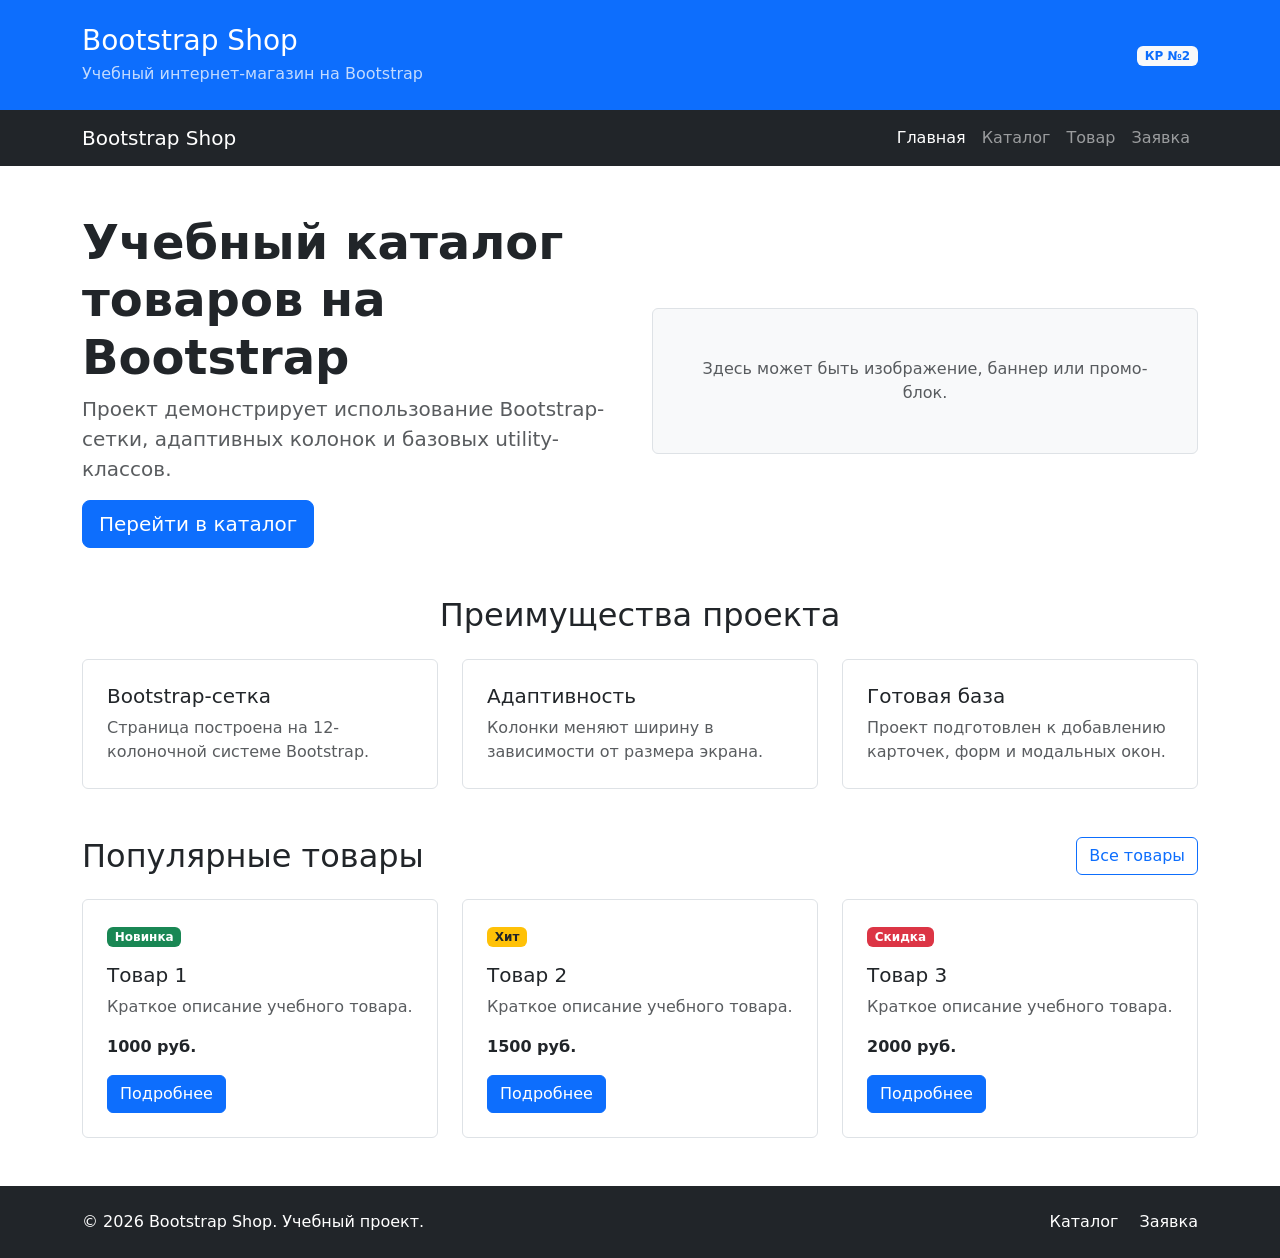
==== index.html @ 11baa21f "feat: create Bootstrap grid homepage" ====
<!DOCTYPE html>
<html lang="ru">

<head>
    <meta charset="UTF-8">
    <meta name="viewport" content="width=device-width, initial-scale=1.0">
    <title>Главная — Bootstrap Shop</title>

    <link href="https://cdn.jsdelivr.net/npm/bootstrap@5.3.3/dist/css/bootstrap.min.css" rel="stylesheet">
    <link rel="stylesheet" href="css/custom.css">
</head>

<body>
    <header class="bg-primary text-white py-4">
        <div class="container">
            <div class="row align-items-center">
                <div class="col-12 col-md-8">
                    <h1 class="h3 mb-1">Bootstrap Shop</h1>
                    <p class="mb-0 opacity-75">
                        Учебный интернет-магазин на Bootstrap
                    </p>
                </div>

                <div class="col-12 col-md-4 text-md-end mt-3 mt-md-0">
                    <span class="badge bg-light text-primary">
                        КР №2
                    </span>
                </div>
            </div>
        </div>
    </header>
    <nav class="navbar navbar-expand-lg navbar-dark bg-dark">
        <div class="container">
            <a class="navbar-brand" href="index.html">Bootstrap Shop</a>

            <button class="navbar-toggler" type="button" data-bs-toggle="collapse" data-bs-target="#mainNavbar"
                aria-controls="mainNavbar" aria-expanded="false" aria-label="Переключить навигацию">
                <span class="navbar-toggler-icon"></span>
            </button>

            <div class="collapse navbar-collapse" id="mainNavbar">
                <ul class="navbar-nav ms-auto">
                    <li class="nav-item">
                        <a class="nav-link active" aria-current="page" href="index.html">
                            Главная
                        </a>
                    </li>
                    <li class="nav-item">
                        <a class="nav-link" href="catalog.html">Каталог</a>
                    </li>
                    <li class="nav-item">
                        <a class="nav-link" href="product.html">Товар</a>
                    </li>
                    <li class="nav-item">
                        <a class="nav-link" href="order.html">Заявка</a>
                    </li>
                </ul>
            </div>
        </div>
    </nav>

    <main>
        <section class="container my-5">
            <div class="row align-items-center g-4">
                <div class="col-12 col-lg-6">
                    <h2 class="display-5 fw-bold">
                        Учебный каталог товаров на Bootstrap
                    </h2>
                    <p class="lead text-muted">
                        Проект демонстрирует использование Bootstrap-сетки,
                        адаптивных колонок и базовых utility-классов.
                    </p>
                    <a class="btn btn-primary btn-lg" href="catalog.html">
                        Перейти в каталог
                    </a>
                </div>

                <div class="col-12 col-lg-6">
                    <div class="p-5 bg-light border rounded text-center">
                        <p class="mb-0 text-muted">
                            Здесь может быть изображение, баннер или промо-блок.
                        </p>
                    </div>
                </div>
            </div>
        </section>
        <section class="container my-5">
            <h2 class="text-center mb-4">Преимущества проекта</h2>

            <div class="row g-4">
                <div class="col-12 col-md-4">
                    <div class="p-4 border rounded h-100 bg-white">
                        <h3 class="h5">Bootstrap-сетка</h3>
                        <p class="mb-0 text-muted">
                            Страница построена на 12-колоночной системе Bootstrap.
                        </p>
                    </div>
                </div>

                <div class="col-12 col-md-4">
                    <div class="p-4 border rounded h-100 bg-white">
                        <h3 class="h5">Адаптивность</h3>
                        <p class="mb-0 text-muted">
                            Колонки меняют ширину в зависимости от размера экрана.
                        </p>
                    </div>
                </div>

                <div class="col-12 col-md-4">
                    <div class="p-4 border rounded h-100 bg-white">
                        <h3 class="h5">Готовая база</h3>
                        <p class="mb-0 text-muted">
                            Проект подготовлен к добавлению карточек, форм и модальных окон.
                        </p>
                    </div>
                </div>
            </div>
        </section>
        <section class="container my-5">
            <div class="d-flex justify-content-between align-items-center mb-4">
                <h2 class="mb-0">Популярные товары</h2>
                <a class="btn btn-outline-primary" href="catalog.html">
                    Все товары
                </a>
            </div>

            <div class="row g-4">
                <div class="col-12 col-md-6 col-lg-4">
                    <div class="border rounded h-100 p-4">
                        <span class="badge bg-success mb-3">Новинка</span>
                        <h3 class="h5">Товар 1</h3>
                        <p class="text-muted">
                            Краткое описание учебного товара.
                        </p>
                        <p class="fw-bold mb-3">1000 руб.</p>
                        <a class="btn btn-primary" href="product.html">
                            Подробнее
                        </a>
                    </div>
                </div>

                <div class="col-12 col-md-6 col-lg-4">
                    <div class="border rounded h-100 p-4">
                        <span class="badge bg-warning text-dark mb-3">Хит</span>
                        <h3 class="h5">Товар 2</h3>
                        <p class="text-muted">
                            Краткое описание учебного товара.
                        </p>
                        <p class="fw-bold mb-3">1500 руб.</p>
                        <a class="btn btn-primary" href="product.html">
                            Подробнее
                        </a>
                    </div>
                </div>

                <div class="col-12 col-md-6 col-lg-4">
                    <div class="border rounded h-100 p-4">
                        <span class="badge bg-danger mb-3">Скидка</span>
                        <h3 class="h5">Товар 3</h3>
                        <p class="text-muted">
                            Краткое описание учебного товара.
                        </p>
                        <p class="fw-bold mb-3">2000 руб.</p>
                        <a class="btn btn-primary" href="product.html">
                            Подробнее
                        </a>
                    </div>
                </div>
            </div>
        </section>

    </main>
    <footer class="bg-dark text-white py-4 mt-5">
        <div class="container">
            <div class="row align-items-center g-3">
                <div class="col-12 col-md-6">
                    <p class="mb-0">
                        &copy; 2026 Bootstrap Shop. Учебный проект.
                    </p>
                </div>

                <div class="col-12 col-md-6 text-md-end">
                    <a class="text-white text-decoration-none me-3" href="catalog.html">
                        Каталог
                    </a>
                    <a class="text-white text-decoration-none" href="order.html">
                        Заявка
                    </a>
                </div>
            </div>
        </div>
    </footer>




    <script src="https://cdn.jsdelivr.net/npm/bootstrap@5.3.3/dist/js/bootstrap.bundle.min.js">
    </script>
</body>

</html>
---- css/custom.css ----
body {
  min-height: 100vh;
}

.placeholder-box {
  min-height: 240px;
}
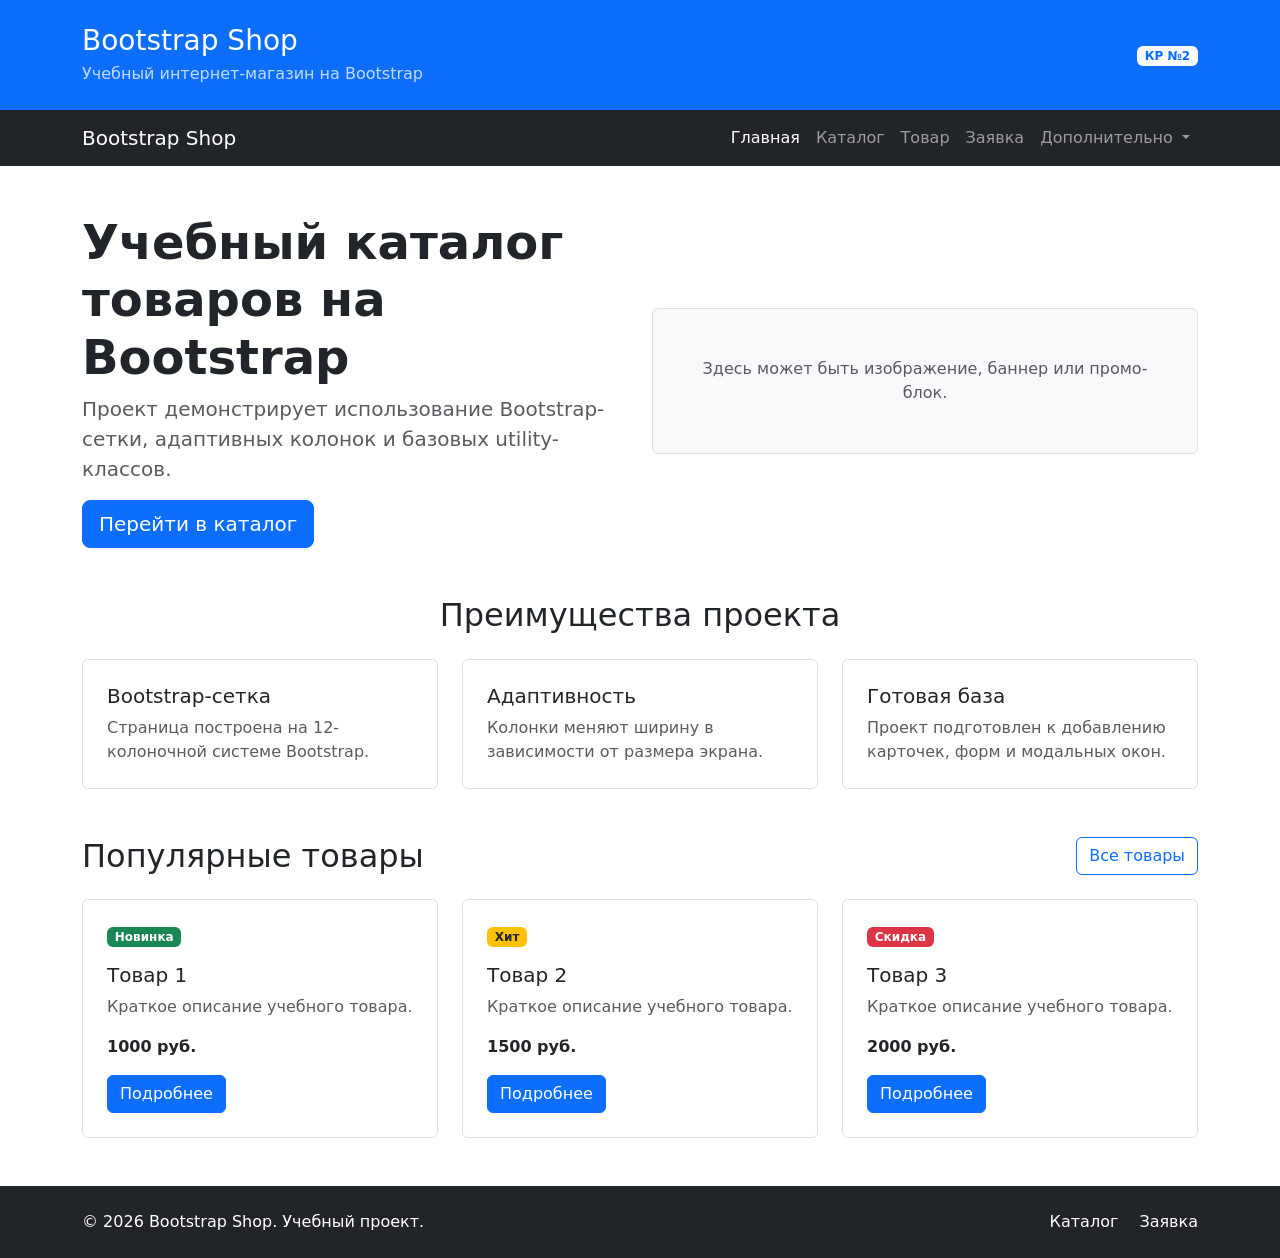
==== commit 310976c8: "feat: add Bootstrap components pages" ====
--- a/index.html
+++ b/index.html
@@ -41,18 +41,31 @@
             <div class="collapse navbar-collapse" id="mainNavbar">
                 <ul class="navbar-nav ms-auto">
                     <li class="nav-item">
-                        <a class="nav-link active" aria-current="page" href="index.html">
-                            Главная
-                        </a>
-                    </li>
+                        <a class="nav-link active" aria-current="page" href="index.html">Главная</a>
+                    </li>
+
                     <li class="nav-item">
                         <a class="nav-link" href="catalog.html">Каталог</a>
                     </li>
+
                     <li class="nav-item">
                         <a class="nav-link" href="product.html">Товар</a>
                     </li>
+
                     <li class="nav-item">
                         <a class="nav-link" href="order.html">Заявка</a>
+                    </li>
+
+                    <li class="nav-item dropdown">
+                        <a class="nav-link dropdown-toggle" href="#" role="button" data-bs-toggle="dropdown"
+                            aria-expanded="false">
+                            Дополнительно
+                        </a>
+                        <ul class="dropdown-menu">
+                            <li><a class="dropdown-item" href="catalog.html">Все товары</a></li>
+                            <li><a class="dropdown-item" href="order.html">Оформить заявку</a></li>
+                            <li><a class="dropdown-item" href="index.html#popular">Популярное</a></li>
+                        </ul>
                     </li>
                 </ul>
             </div>
--- a/css/custom.css
+++ b/css/custom.css
@@ -5,3 +5,12 @@
 .placeholder-box {
   min-height: 240px;
 }
+
+.placeholder-image {
+  min-height: 320px;
+}
+
+.card-img-top {
+  height: 180px;
+  object-fit: cover;
+}
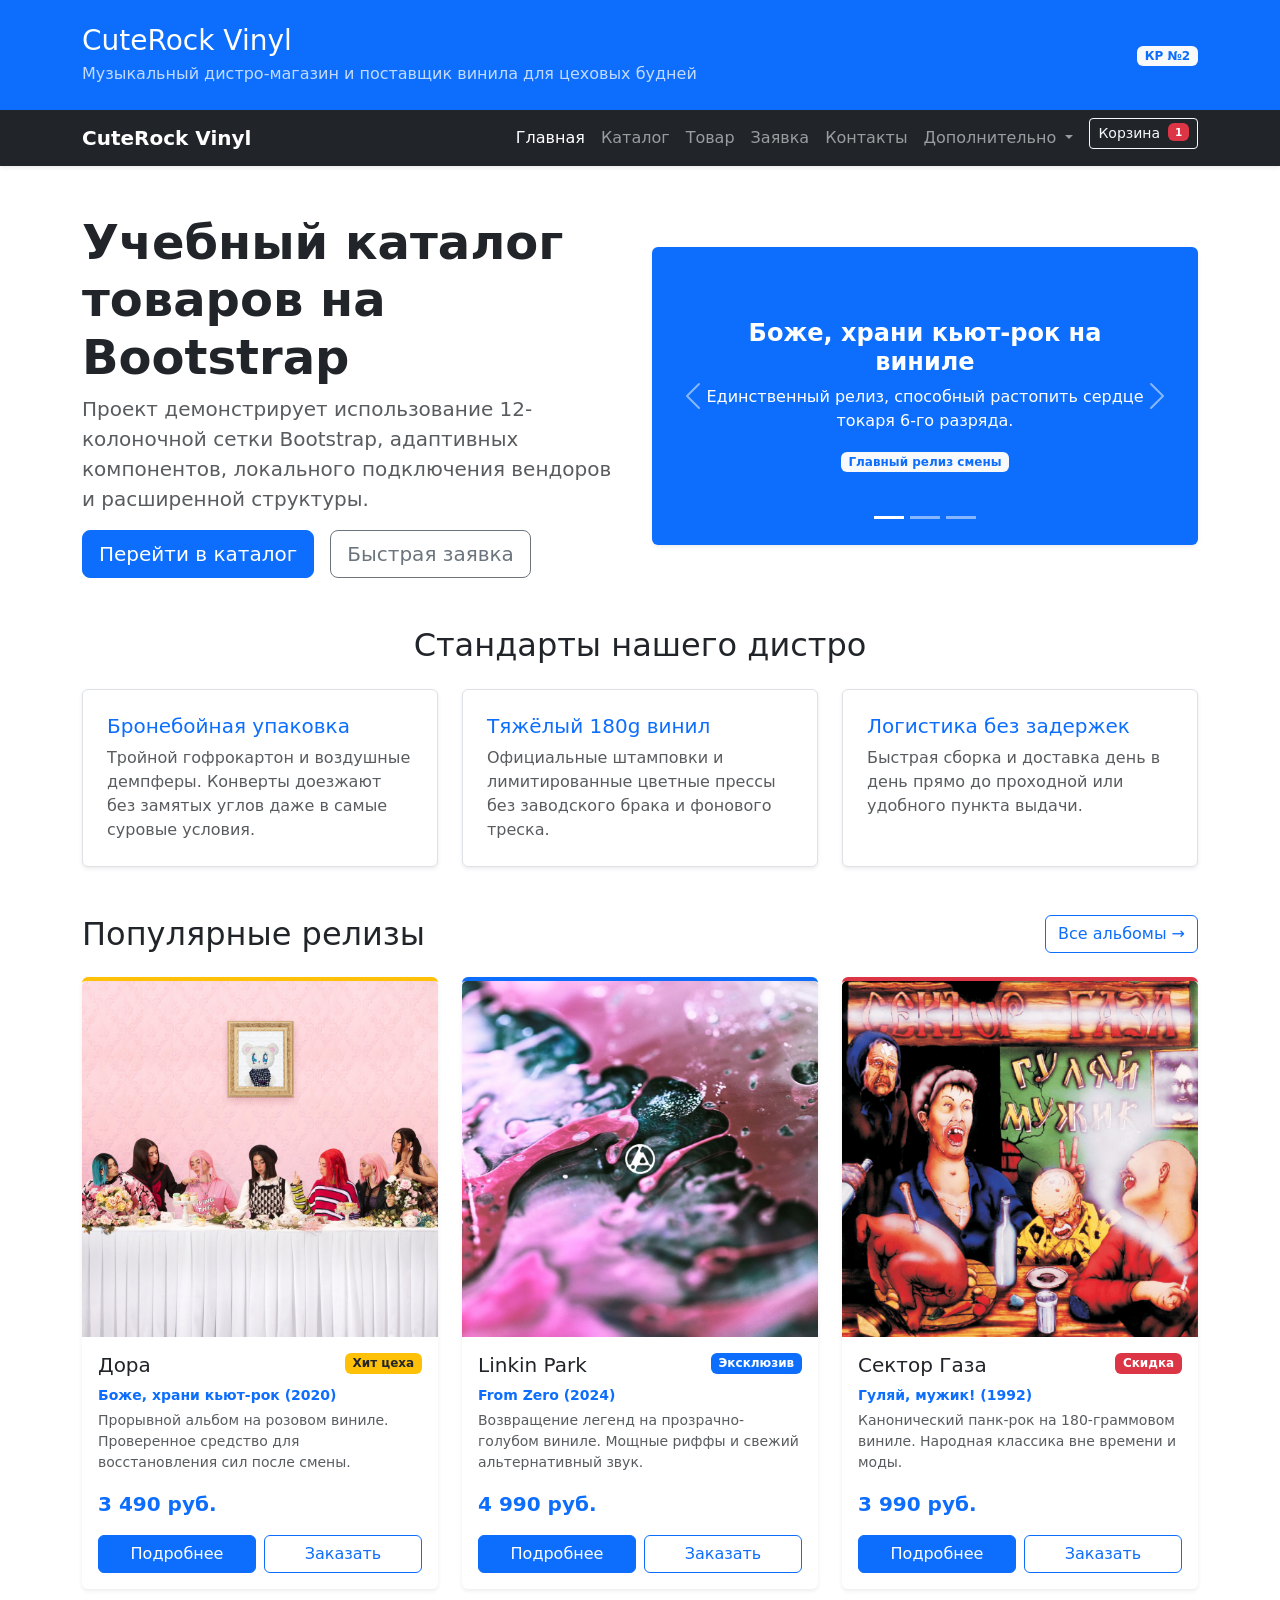
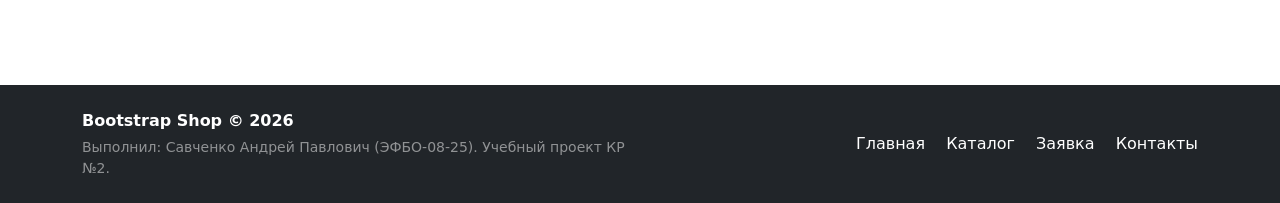
==== commit f4da2295: "feat: complete KR2 with CuteRock Vinyl theme and full bonus requirements" ====
--- a/index.html
+++ b/index.html
@@ -6,18 +6,19 @@
     <meta name="viewport" content="width=device-width, initial-scale=1.0">
     <title>Главная — Bootstrap Shop</title>
 
-    <link href="https://cdn.jsdelivr.net/npm/bootstrap@5.3.3/dist/css/bootstrap.min.css" rel="stylesheet">
+    <link rel="stylesheet" href="vendor/bootstrap/css/bootstrap.min.css">
     <link rel="stylesheet" href="css/custom.css">
 </head>
 
 <body>
+    <!-- Шапка страницы -->
     <header class="bg-primary text-white py-4">
         <div class="container">
             <div class="row align-items-center">
                 <div class="col-12 col-md-8">
-                    <h1 class="h3 mb-1">Bootstrap Shop</h1>
+                    <h1 class="h3 mb-1">CuteRock Vinyl</h1>
                     <p class="mb-0 opacity-75">
-                        Учебный интернет-магазин на Bootstrap
+                        Музыкальный дистро-магазин и поставщик винила для цеховых будней
                     </p>
                 </div>
 
@@ -29,9 +30,11 @@
             </div>
         </div>
     </header>
-    <nav class="navbar navbar-expand-lg navbar-dark bg-dark">
+
+    <!-- Навигационная панель -->
+    <nav class="navbar navbar-expand-lg navbar-dark bg-dark sticky-top shadow-sm">
         <div class="container">
-            <a class="navbar-brand" href="index.html">Bootstrap Shop</a>
+            <a class="navbar-brand fw-bold" href="index.html">CuteRock Vinyl</a>
 
             <button class="navbar-toggler" type="button" data-bs-toggle="collapse" data-bs-target="#mainNavbar"
                 aria-controls="mainNavbar" aria-expanded="false" aria-label="Переключить навигацию">
@@ -43,29 +46,38 @@
                     <li class="nav-item">
                         <a class="nav-link active" aria-current="page" href="index.html">Главная</a>
                     </li>
-
                     <li class="nav-item">
                         <a class="nav-link" href="catalog.html">Каталог</a>
                     </li>
-
                     <li class="nav-item">
                         <a class="nav-link" href="product.html">Товар</a>
                     </li>
-
                     <li class="nav-item">
                         <a class="nav-link" href="order.html">Заявка</a>
                     </li>
-
+                    <li class="nav-item">
+                        <a class="nav-link" href="contacts.html">Контакты</a>
+                    </li>
                     <li class="nav-item dropdown">
                         <a class="nav-link dropdown-toggle" href="#" role="button" data-bs-toggle="dropdown"
                             aria-expanded="false">
                             Дополнительно
                         </a>
-                        <ul class="dropdown-menu">
+                        <ul class="dropdown-menu dropdown-menu-end">
                             <li><a class="dropdown-item" href="catalog.html">Все товары</a></li>
                             <li><a class="dropdown-item" href="order.html">Оформить заявку</a></li>
                             <li><a class="dropdown-item" href="index.html#popular">Популярное</a></li>
+                            <li>
+                                <hr class="dropdown-divider">
+                            </li>
+                            <li><a class="dropdown-item" href="contacts.html">Контакты и поддержка</a></li>
                         </ul>
+                    </li>
+                    <li class="nav-item ms-lg-2 mt-2 mt-lg-0">
+                        <a class="btn btn-outline-light btn-sm d-flex align-items-center gap-2" href="order.html">
+                            <span>Корзина</span>
+                            <span class="badge bg-danger">1</span>
+                        </a>
                     </li>
                 </ul>
             </div>
@@ -73,6 +85,7 @@
     </nav>
 
     <main>
+        <!-- Hero-блок с каруселью (самостоятельная доработка) -->
         <section class="container my-5">
             <div class="row align-items-center g-4">
                 <div class="col-12 col-lg-6">
@@ -80,135 +93,266 @@
                         Учебный каталог товаров на Bootstrap
                     </h2>
                     <p class="lead text-muted">
-                        Проект демонстрирует использование Bootstrap-сетки,
-                        адаптивных колонок и базовых utility-классов.
+                        Проект демонстрирует использование 12-колоночной сетки Bootstrap,
+                        адаптивных компонентов, локального подключения вендоров и расширенной структуры.
                     </p>
-                    <a class="btn btn-primary btn-lg" href="catalog.html">
-                        Перейти в каталог
-                    </a>
+                    <div class="d-flex gap-3 flex-wrap">
+                        <a class="btn btn-primary btn-lg" href="catalog.html">
+                            Перейти в каталог
+                        </a>
+                        <a class="btn btn-outline-secondary btn-lg" href="order.html">
+                            Быстрая заявка
+                        </a>
+                    </div>
                 </div>
 
                 <div class="col-12 col-lg-6">
-                    <div class="p-5 bg-light border rounded text-center">
-                        <p class="mb-0 text-muted">
-                            Здесь может быть изображение, баннер или промо-блок.
-                        </p>
+                    <!-- Bootstrap Carousel: Дора & Заводская эстетика -->
+                    <div id="heroCarousel" class="carousel slide rounded shadow-sm overflow-hidden"
+                        data-bs-ride="carousel">
+                        <div class="carousel-indicators">
+                            <button type="button" data-bs-target="#heroCarousel" data-bs-slide-to="0" class="active"
+                                aria-current="true" aria-label="Слайд 1"></button>
+                            <button type="button" data-bs-target="#heroCarousel" data-bs-slide-to="1"
+                                aria-label="Слайд 2"></button>
+                            <button type="button" data-bs-target="#heroCarousel" data-bs-slide-to="2"
+                                aria-label="Слайд 3"></button>
+                        </div>
+                        <div class="carousel-inner">
+                            <div class="carousel-item active bg-primary text-white p-5 text-center">
+                                <div class="carousel-content py-4">
+                                    <h3 class="h4 fw-bold">Боже, храни кьют-рок на виниле</h3>
+                                    <p class="mb-3">Единственный релиз, способный растопить сердце токаря 6-го разряда.
+                                    </p>
+                                    <span class="badge bg-light text-primary">Главный релиз смены</span>
+                                </div>
+                            </div>
+                            <div class="carousel-item bg-dark text-white p-5 text-center">
+                                <div class="carousel-content py-4">
+                                    <h3 class="h4 fw-bold">Розовый винил в суровые будни</h3>
+                                    <p class="mb-3">Оригинальное издание 2020 года. Полный треклист, включая «Втюрилась»
+                                        и «Быть с тобой».</p>
+                                    <span class="badge bg-warning text-dark">Хит цеха</span>
+                                </div>
+                            </div>
+                            <div class="carousel-item bg-secondary text-white p-5 text-center">
+                                <div class="carousel-content py-4">
+                                    <h3 class="h4 fw-bold">Отправка быстрее, чем кончается смена</h3>
+                                    <p class="mb-3">Бронируй в один клик через модальное окно. Доставляем в бронебойной
+                                        упаковке.</p>
+                                    <span class="badge bg-success">Ударные темпы</span>
+                                </div>
+                            </div>
+                        </div>
+                        <button class="carousel-control-prev" type="button" data-bs-target="#heroCarousel"
+                            data-bs-slide="prev">
+                            <span class="carousel-control-prev-icon" aria-label="Предыдущий"></span>
+                        </button>
+                        <button class="carousel-control-next" type="button" data-bs-target="#heroCarousel"
+                            data-bs-slide="next">
+                            <span class="carousel-control-next-icon" aria-label="Следующий"></span>
+                        </button>
                     </div>
                 </div>
             </div>
         </section>
+
+        <!-- Преимущества магазина -->
         <section class="container my-5">
-            <h2 class="text-center mb-4">Преимущества проекта</h2>
+            <h2 class="text-center mb-4">Стандарты нашего дистро</h2>
 
             <div class="row g-4">
                 <div class="col-12 col-md-4">
-                    <div class="p-4 border rounded h-100 bg-white">
-                        <h3 class="h5">Bootstrap-сетка</h3>
+                    <div class="p-4 border rounded h-100 bg-white shadow-sm">
+                        <h3 class="h5 text-primary">Бронебойная упаковка</h3>
                         <p class="mb-0 text-muted">
-                            Страница построена на 12-колоночной системе Bootstrap.
+                            Тройной гофрокартон и воздушные демпферы. Конверты доезжают без замятых углов даже в самые суровые условия.
                         </p>
                     </div>
                 </div>
 
                 <div class="col-12 col-md-4">
-                    <div class="p-4 border rounded h-100 bg-white">
-                        <h3 class="h5">Адаптивность</h3>
+                    <div class="p-4 border rounded h-100 bg-white shadow-sm">
+                        <h3 class="h5 text-primary">Тяжёлый 180g винил</h3>
                         <p class="mb-0 text-muted">
-                            Колонки меняют ширину в зависимости от размера экрана.
+                            Официальные штамповки и лимитированные цветные прессы без заводского брака и фонового треска.
                         </p>
                     </div>
                 </div>
 
                 <div class="col-12 col-md-4">
-                    <div class="p-4 border rounded h-100 bg-white">
-                        <h3 class="h5">Готовая база</h3>
+                    <div class="p-4 border rounded h-100 bg-white shadow-sm">
+                        <h3 class="h5 text-primary">Логистика без задержек</h3>
                         <p class="mb-0 text-muted">
-                            Проект подготовлен к добавлению карточек, форм и модальных окон.
+                            Быстрая сборка и доставка день в день прямо до проходной или удобного пункта выдачи.
                         </p>
                     </div>
                 </div>
             </div>
         </section>
-        <section class="container my-5">
-            <div class="d-flex justify-content-between align-items-center mb-4">
-                <h2 class="mb-0">Популярные товары</h2>
+
+        <!-- Популярные альбомы с id="popular" -->
+        <section class="container my-5" id="popular">
+            <div class="d-flex justify-content-between align-items-center mb-4 flex-wrap gap-2">
+                <h2 class="mb-0">Популярные релизы</h2>
                 <a class="btn btn-outline-primary" href="catalog.html">
-                    Все товары
+                    Все альбомы &rarr;
                 </a>
             </div>
 
             <div class="row g-4">
+                <!-- Альбом 1: Дора -->
                 <div class="col-12 col-md-6 col-lg-4">
-                    <div class="border rounded h-100 p-4">
-                        <span class="badge bg-success mb-3">Новинка</span>
-                        <h3 class="h5">Товар 1</h3>
-                        <p class="text-muted">
-                            Краткое описание учебного товара.
-                        </p>
-                        <p class="fw-bold mb-3">1000 руб.</p>
-                        <a class="btn btn-primary" href="product.html">
-                            Подробнее
-                        </a>
-                    </div>
-                </div>
-
+                    <div class="card h-100 shadow-sm border-0 border-top border-4 border-warning">
+                        <img src="images/album-1.jpg" class="card-img-top" alt="Дора — Боже, храни кьют-рок">
+                        <div class="card-body d-flex flex-column">
+                            <div class="d-flex justify-content-between align-items-start mb-2">
+                                <h3 class="card-title h5 mb-0">Дора</h3>
+                                <span class="badge bg-warning text-dark">Хит цеха</span>
+                            </div>
+                            <p class="text-primary fw-semibold small mb-1">Боже, храни кьют-рок (2020)</p>
+                            <p class="card-text text-muted small">
+                                Прорывной альбом на розовом виниле. Проверенное средство для восстановления сил после
+                                смены.
+                            </p>
+                            <p class="fw-bold fs-5 mt-auto text-primary">3 490 руб.</p>
+                            <div class="d-flex gap-2">
+                                <a class="btn btn-primary w-50" href="product.html">Подробнее</a>
+                                <button class="btn btn-outline-primary w-50" type="button" data-bs-toggle="modal"
+                                    data-bs-target="#orderModal">
+                                    Заказать
+                                </button>
+                            </div>
+                        </div>
+                    </div>
+                </div>
+
+                <!-- Альбом 5: Linkin Park -->
                 <div class="col-12 col-md-6 col-lg-4">
-                    <div class="border rounded h-100 p-4">
-                        <span class="badge bg-warning text-dark mb-3">Хит</span>
-                        <h3 class="h5">Товар 2</h3>
-                        <p class="text-muted">
-                            Краткое описание учебного товара.
-                        </p>
-                        <p class="fw-bold mb-3">1500 руб.</p>
-                        <a class="btn btn-primary" href="product.html">
-                            Подробнее
-                        </a>
-                    </div>
-                </div>
-
+                    <div class="card h-100 shadow-sm border-0 border-top border-4 border-primary">
+                        <img src="images/album-5.jpg" class="card-img-top" alt="Linkin Park — From Zero">
+                        <div class="card-body d-flex flex-column">
+                            <div class="d-flex justify-content-between align-items-start mb-2">
+                                <h3 class="card-title h5 mb-0">Linkin Park</h3>
+                                <span class="badge bg-primary">Эксклюзив</span>
+                            </div>
+                            <p class="text-primary fw-semibold small mb-1">From Zero (2024)</p>
+                            <p class="card-text text-muted small">
+                                Возвращение легенд на прозрачно-голубом виниле. Мощные риффы и свежий альтернативный
+                                звук.
+                            </p>
+                            <p class="fw-bold fs-5 mt-auto text-primary">4 990 руб.</p>
+                            <div class="d-flex gap-2">
+                                <a class="btn btn-primary w-50" href="product.html">Подробнее</a>
+                                <button class="btn btn-outline-primary w-50" type="button" data-bs-toggle="modal"
+                                    data-bs-target="#orderModal">
+                                    Заказать
+                                </button>
+                            </div>
+                        </div>
+                    </div>
+                </div>
+
+                <!-- Альбом 6: Сектор Газа -->
                 <div class="col-12 col-md-6 col-lg-4">
-                    <div class="border rounded h-100 p-4">
-                        <span class="badge bg-danger mb-3">Скидка</span>
-                        <h3 class="h5">Товар 3</h3>
-                        <p class="text-muted">
-                            Краткое описание учебного товара.
-                        </p>
-                        <p class="fw-bold mb-3">2000 руб.</p>
-                        <a class="btn btn-primary" href="product.html">
-                            Подробнее
-                        </a>
+                    <div class="card h-100 shadow-sm border-0 border-top border-4 border-danger">
+                        <img src="images/album-6.jpg" class="card-img-top" alt="Сектор Газа — Гуляй, мужик!">
+                        <div class="card-body d-flex flex-column">
+                            <div class="d-flex justify-content-between align-items-start mb-2">
+                                <h3 class="card-title h5 mb-0">Сектор Газа</h3>
+                                <span class="badge bg-danger">Скидка</span>
+                            </div>
+                            <p class="text-primary fw-semibold small mb-1">Гуляй, мужик! (1992)</p>
+                            <p class="card-text text-muted small">
+                                Канонический панк-рок на 180-граммовом виниле. Народная классика вне времени и моды.
+                            </p>
+                            <p class="fw-bold fs-5 mt-auto text-primary">3 990 руб.</p>
+                            <div class="d-flex gap-2">
+                                <a class="btn btn-primary w-50" href="product.html">Подробнее</a>
+                                <button class="btn btn-outline-primary w-50" type="button" data-bs-toggle="modal"
+                                    data-bs-target="#orderModal">
+                                    Заказать
+                                </button>
+                            </div>
+                        </div>
                     </div>
                 </div>
             </div>
         </section>
-
     </main>
+
+    <!-- Модальное окно быстрой заявки -->
+    <div class="modal fade" id="orderModal" tabindex="-1" aria-labelledby="orderModalLabel" aria-hidden="true">
+        <div class="modal-dialog modal-dialog-centered">
+            <div class="modal-content">
+                <div class="modal-header">
+                    <h2 class="modal-title h5" id="orderModalLabel">
+                        Быстрая заявка
+                    </h2>
+                    <button type="button" class="btn-close" data-bs-dismiss="modal" aria-label="Закрыть"></button>
+                </div>
+
+                <div class="modal-body">
+                    <p class="text-muted small">
+                        Оставьте контактные данные, и менеджер свяжется с вами в течение 15 минут.
+                    </p>
+
+                    <form>
+                        <div class="mb-3">
+                            <label for="modal-name" class="form-label">Имя</label>
+                            <input id="modal-name" type="text" class="form-control" placeholder="Андрей Савченко"
+                                required>
+                        </div>
+
+                        <div class="mb-3">
+                            <label for="modal-phone" class="form-label">Телефон</label>
+                            <input id="modal-phone" type="tel" class="form-control" placeholder="+7 (900) 000-00-00"
+                                required>
+                        </div>
+
+                        <div class="form-check mb-3">
+                            <input id="modal-agree" class="form-check-input" type="checkbox" required>
+                            <label class="form-check-label" for="modal-agree">
+                                Согласен на обработку персональных данных
+                            </label>
+                        </div>
+                        <div class="modal-footer px-0 pb-0">
+                            <button type="button" class="btn btn-secondary" data-bs-dismiss="modal">
+                                Закрыть
+                            </button>
+                            <button type="submit" class="btn btn-primary">
+                                Отправить заявку
+                            </button>
+                        </div>
+                    </form>
+                </div>
+            </div>
+        </div>
+    </div>
+
+    <!-- Единый подвал -->
     <footer class="bg-dark text-white py-4 mt-5">
         <div class="container">
             <div class="row align-items-center g-3">
                 <div class="col-12 col-md-6">
-                    <p class="mb-0">
-                        &copy; 2026 Bootstrap Shop. Учебный проект.
+                    <p class="mb-1 fw-bold">Bootstrap Shop &copy; 2026</p>
+                    <p class="mb-0 text-white-50 small">
+                        Выполнил: Савченко Андрей Павлович (ЭФБО-08-25). Учебный проект КР №2.
                     </p>
                 </div>
 
                 <div class="col-12 col-md-6 text-md-end">
-                    <a class="text-white text-decoration-none me-3" href="catalog.html">
-                        Каталог
-                    </a>
-                    <a class="text-white text-decoration-none" href="order.html">
-                        Заявка
-                    </a>
+                    <a class="text-white text-decoration-none me-3" href="index.html">Главная</a>
+                    <a class="text-white text-decoration-none me-3" href="catalog.html">Каталог</a>
+                    <a class="text-white text-decoration-none me-3" href="order.html">Заявка</a>
+                    <a class="text-white text-decoration-none" href="contacts.html">Контакты</a>
                 </div>
             </div>
         </div>
     </footer>
 
-
-
-
-    <script src="https://cdn.jsdelivr.net/npm/bootstrap@5.3.3/dist/js/bootstrap.bundle.min.js">
-    </script>
+    <!-- Bootstrap JS Bundle (локальный) -->
+    <script src="vendor/bootstrap/js/bootstrap.bundle.min.js"></script>
 </body>
 
 </html>
--- a/css/custom.css
+++ b/css/custom.css
@@ -1,5 +1,15 @@
 body {
   min-height: 100vh;
+  display: flex;
+  flex-direction: column;
+}
+
+main {
+  flex: 1 0 auto;
+}
+
+footer {
+  flex-shrink: 0;
 }
 
 .placeholder-box {
@@ -7,10 +17,23 @@
 }
 
 .placeholder-image {
-  min-height: 320px;
+  min-height: 220px;
 }
 
 .card-img-top {
-  height: 180px;
+  aspect-ratio: 1 / 1;
+  width: 100%;
   object-fit: cover;
 }
+
+#heroCarousel .carousel-item {
+  min-height: 280px;
+}
+
+.card {
+  transition: transform 0.2s ease, box-shadow 0.2s ease;
+}
+
+.card:hover {
+  transform: translateY(-2px);
+}
